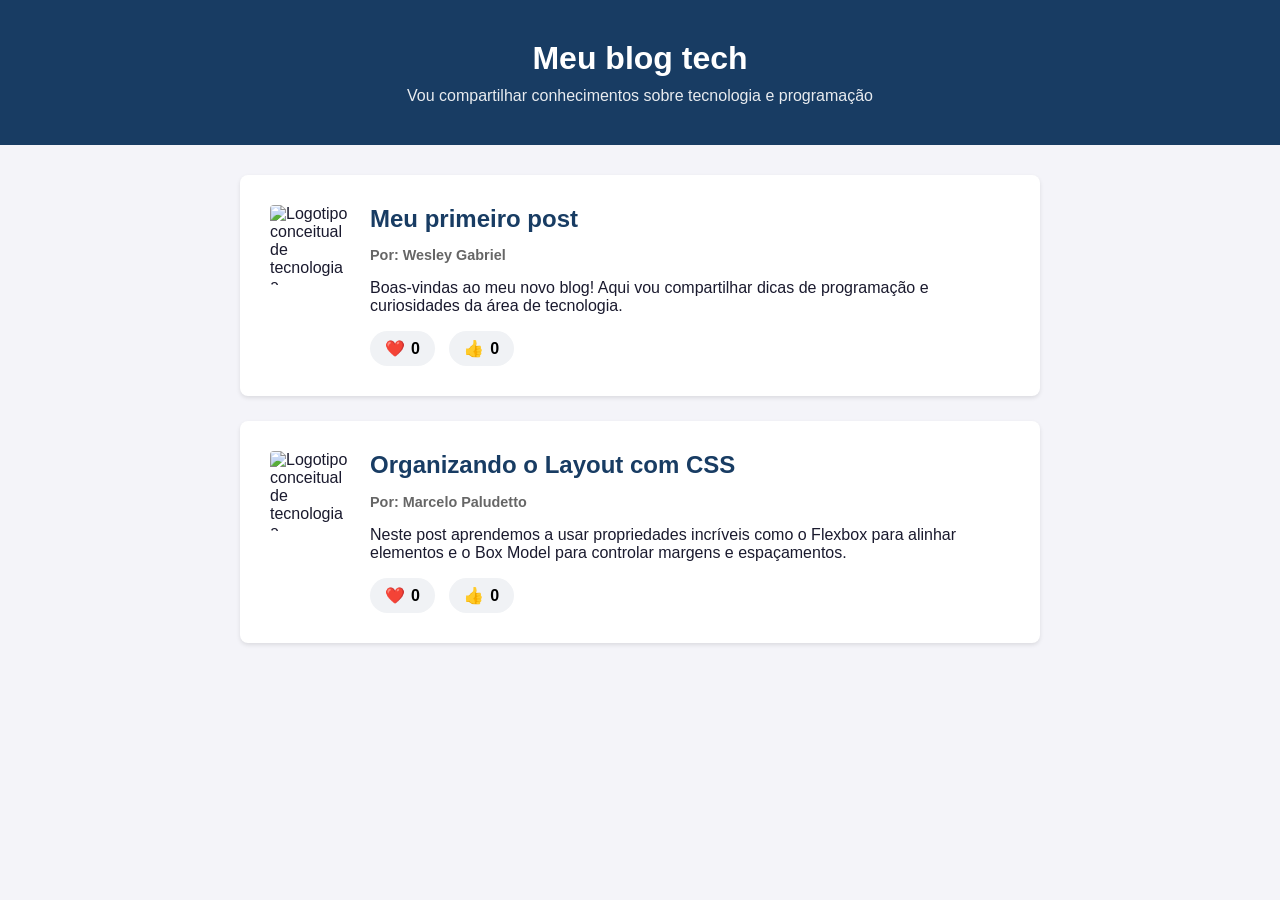
==== tech/index.html @ 7ef7c9ed "tech/CSS" ====
<!DOCTYPE html>
<html lang="pt-br">
<head>
    <meta charset="UTF-8">
    <meta name="viewport" content="width=device-width, initial-scale=1.0">
    <title>Meu Blog Tech</title>
    
    <style>
        /* Estilo geral da página */
        body {
            background-color: #f4f4f9; 
            color: #1a1a2e;            
            font-family: sans-serif;   
            margin: 0;
            padding: 0;
        }

        /* Estilo do Cabeçalho */
        header {
            background-color: #183C63; /* Azul escuro com ótimo contraste */
            color: #FFFFFF;            /* Texto branco */
            text-align: center;        
            padding: 40px 20px;
            margin-bottom: 30px;
        }

        header h1 {
            margin: 0 0 10px 0;
        }

        header p {
            margin: 0;
            opacity: 0.9;
        }

        /* Container principal que limita a largura e centraliza o conteúdo */
        .container {
            max-width: 800px;
            margin: 0 auto; 
            padding: 0 20px 40px 20px;
        }

        /* Estrutura de cada Post (Artigo) */
        article {
            background-color: #ffffff; 
            padding: 30px;
            border-radius: 8px;        
            box-shadow: 0 2px 4px rgba(0,0,0,0.1); 
            display: flex; /* Alinha a imagem ao lado do texto */
            gap: 20px;     /* Espaçamento interno entre imagem e texto */
            margin-bottom: 25px;
        }

        /* Ajuste da imagem do post */
        article img {
            width: 80px;
            height: 80px;
            object-fit: cover;
            border-radius: 4px;
        }

        /* Caixa de texto ao lado da imagem */
        .post-conteudo {
            flex: 1;
        }

        h2 {
            color: #183C63;
            margin-top: 0;
            margin-bottom: 5px;
        }

        /* Estilo para destacar o autor */
        .artigo-autor {
            font-weight: bold;
            color: #666666;
            margin-bottom: 15px;
            font-size: 0.9rem;
        }

        /* Estilo dos Botões de Reação */
        button {
            background: #f0f2f5;
            border: none;
            padding: 8px 15px;
            border-radius: 20px;
            cursor: pointer;
            margin-right: 10px;
            font-size: 1rem;
            transition: all 0.2s;
        }

        button:hover {
            background: #e4e6eb;
        }

        /* Efeito visual ao clicar no botão */
        button:active {
            transform: scale(0.95);
        }

        button span {
            margin-left: 6px;
            font-weight: bold;
        }
    </style>
</head>
<body>

    <header>
        <h1>Meu blog tech</h1>
        <p>Vou compartilhar conhecimentos sobre tecnologia e programação</p>
    </header>

    <main class="container">
        
        <article>
            <img src="imagem-blog.png" alt="Logotipo conceitual de tecnologia e educacao: um livro aberto de onde emerge um cérebro digital brilhante.">
            <div class="post-conteudo">
                <h2>Meu primeiro post</h2>
                <p class="artigo-autor">Por: Wesley Gabriel</p>
                <p>Boas-vindas ao meu novo blog! Aqui vou compartilhar dicas de programação e curiosidades da área de tecnologia.</p>
                <button>❤️<span>0</span></button>
                <button>👍<span>0</span></button>
            </div>
        </article>

        <article>
            <img src="imagem-blog.png" alt="Logotipo conceitual de tecnologia e educacao: um livro aberto de onde emerge um cérebro digital brilhante.">
            <div class="post-conteudo">
                <h2>Organizando o Layout com CSS</h2>
                <p class="artigo-autor">Por: Marcelo Paludetto</p>
                <p>Neste post aprendemos a usar propriedades incríveis como o Flexbox para alinhar elementos e o Box Model para controlar margens e espaçamentos.</p>
                <button>❤️<span>0</span></button>
                <button>👍<span>0</span></button>
            </div>
        </article>

    </main>

    <script>
        // Seleciona todos os botões de reação da página
        const botoes = document.querySelectorAll("button");

        // Passa por cada botão para configurar o clique de forma isolada
        botoes.forEach(function (botao) {
            let curtiu = false; // Cada botão tem seu próprio controle de estado

            botao.addEventListener("click", function botaoClicado() {
                let texto = botao.querySelector("span");

                if (curtiu === false) {
                    texto.textContent++; // Adiciona a curtida
                    curtiu = true;       // Define que o usuário já clicou
                    botao.style.background = "#e2eafc"; // Opcional: muda a cor do botão ativo
                } else {
                    texto.textContent--; // Remove a curtida
                    curtiu = false;      // Reseta o estado
                    botao.style.background = "#f0f2f5"; // Volta à cor padrão
                }
            });
        });
    </script>

</body>
</html>
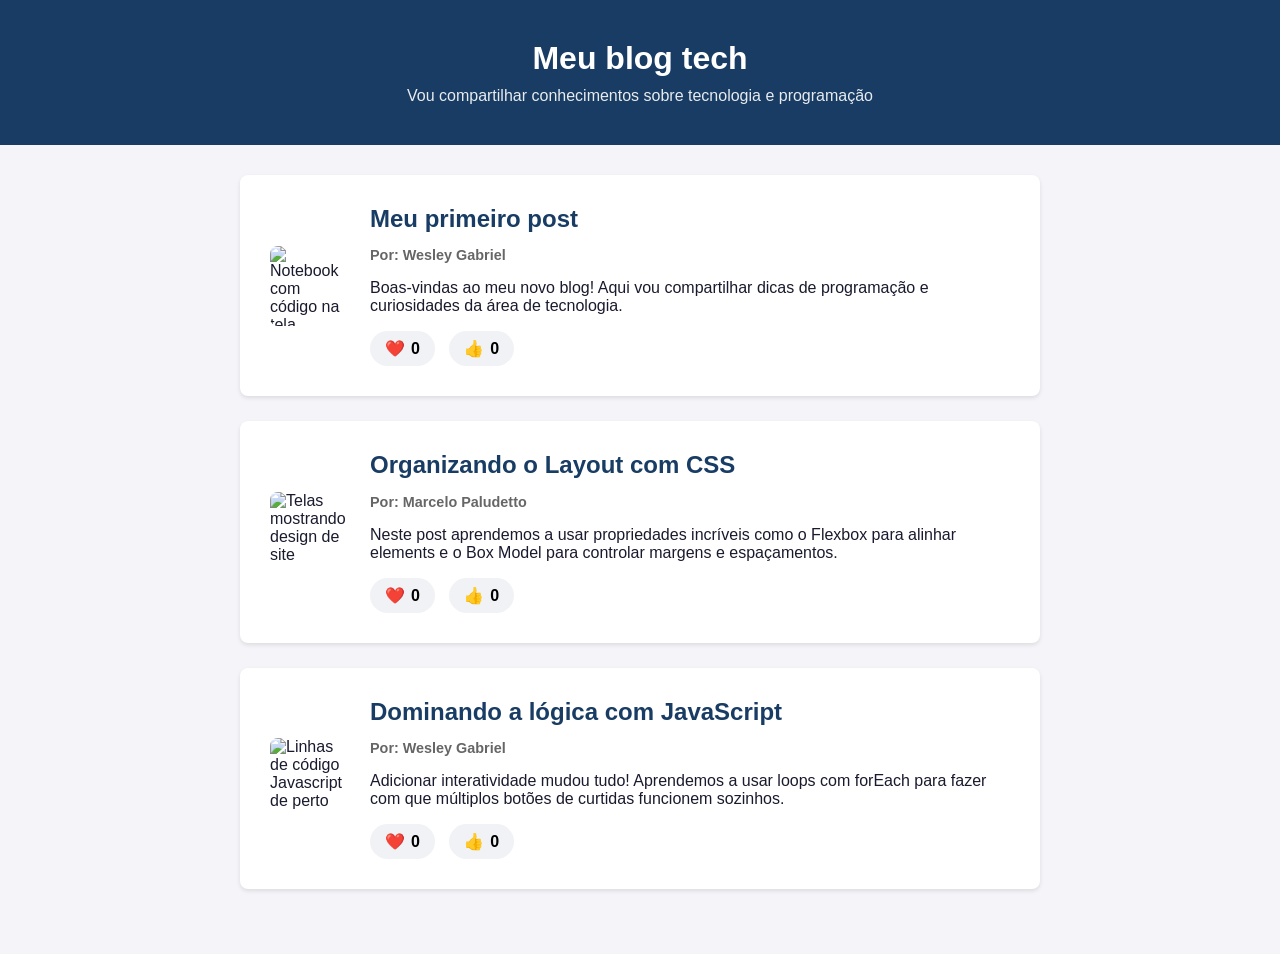
==== commit a183fdbe: "tech/index.html" ====
--- a/tech/index.html
+++ b/tech/index.html
@@ -17,8 +17,8 @@
 
         /* Estilo do Cabeçalho */
         header {
-            background-color: #183C63; /* Azul escuro com ótimo contraste */
-            color: #FFFFFF;            /* Texto branco */
+            background-color: #183C63; 
+            color: #FFFFFF;            
             text-align: center;        
             padding: 40px 20px;
             margin-bottom: 30px;
@@ -49,6 +49,7 @@
             display: flex; /* Alinha a imagem ao lado do texto */
             gap: 20px;     /* Espaçamento interno entre imagem e texto */
             margin-bottom: 25px;
+            align-items: center;
         }
 
         /* Ajuste da imagem do post */
@@ -56,7 +57,7 @@
             width: 80px;
             height: 80px;
             object-fit: cover;
-            border-radius: 4px;
+            border-radius: 8px;
         }
 
         /* Caixa de texto ao lado da imagem */
@@ -115,7 +116,7 @@
     <main class="container">
         
         <article>
-            <img src="imagem-blog.png" alt="Logotipo conceitual de tecnologia e educacao: um livro aberto de onde emerge um cérebro digital brilhante.">
+            <img src="https://images.unsplash.com/photo-1517694712202-14dd9538aa97?w=150" alt="Notebook com código na tela">
             <div class="post-conteudo">
                 <h2>Meu primeiro post</h2>
                 <p class="artigo-autor">Por: Wesley Gabriel</p>
@@ -126,11 +127,22 @@
         </article>
 
         <article>
-            <img src="imagem-blog.png" alt="Logotipo conceitual de tecnologia e educacao: um livro aberto de onde emerge um cérebro digital brilhante.">
+            <img src="https://images.unsplash.com/photo-1507238691740-187a5b1d37b8?w=150" alt="Telas mostrando design de site">
             <div class="post-conteudo">
                 <h2>Organizando o Layout com CSS</h2>
                 <p class="artigo-autor">Por: Marcelo Paludetto</p>
-                <p>Neste post aprendemos a usar propriedades incríveis como o Flexbox para alinhar elementos e o Box Model para controlar margens e espaçamentos.</p>
+                <p>Neste post aprendemos a usar propriedades incríveis como o Flexbox para alinhar elements e o Box Model para controlar margens e espaçamentos.</p>
+                <button>❤️<span>0</span></button>
+                <button>👍<span>0</span></button>
+            </div>
+        </article>
+
+        <article>
+            <img src="https://images.unsplash.com/photo-1555066931-4365d14bab8c?w=150" alt="Linhas de código Javascript de perto">
+            <div class="post-conteudo">
+                <h2>Dominando a lógica com JavaScript</h2>
+                <p class="artigo-autor">Por: Wesley Gabriel</p>
+                <p>Adicionar interatividade mudou tudo! Aprendemos a usar loops com forEach para fazer com que múltiplos botões de curtidas funcionem sozinhos.</p>
                 <button>❤️<span>0</span></button>
                 <button>👍<span>0</span></button>
             </div>
@@ -152,7 +164,7 @@
                 if (curtiu === false) {
                     texto.textContent++; // Adiciona a curtida
                     curtiu = true;       // Define que o usuário já clicou
-                    botao.style.background = "#e2eafc"; // Opcional: muda a cor do botão ativo
+                    botao.style.background = "#e2eafc"; // Muda a cor do botão ativo
                 } else {
                     texto.textContent--; // Remove a curtida
                     curtiu = false;      // Reseta o estado
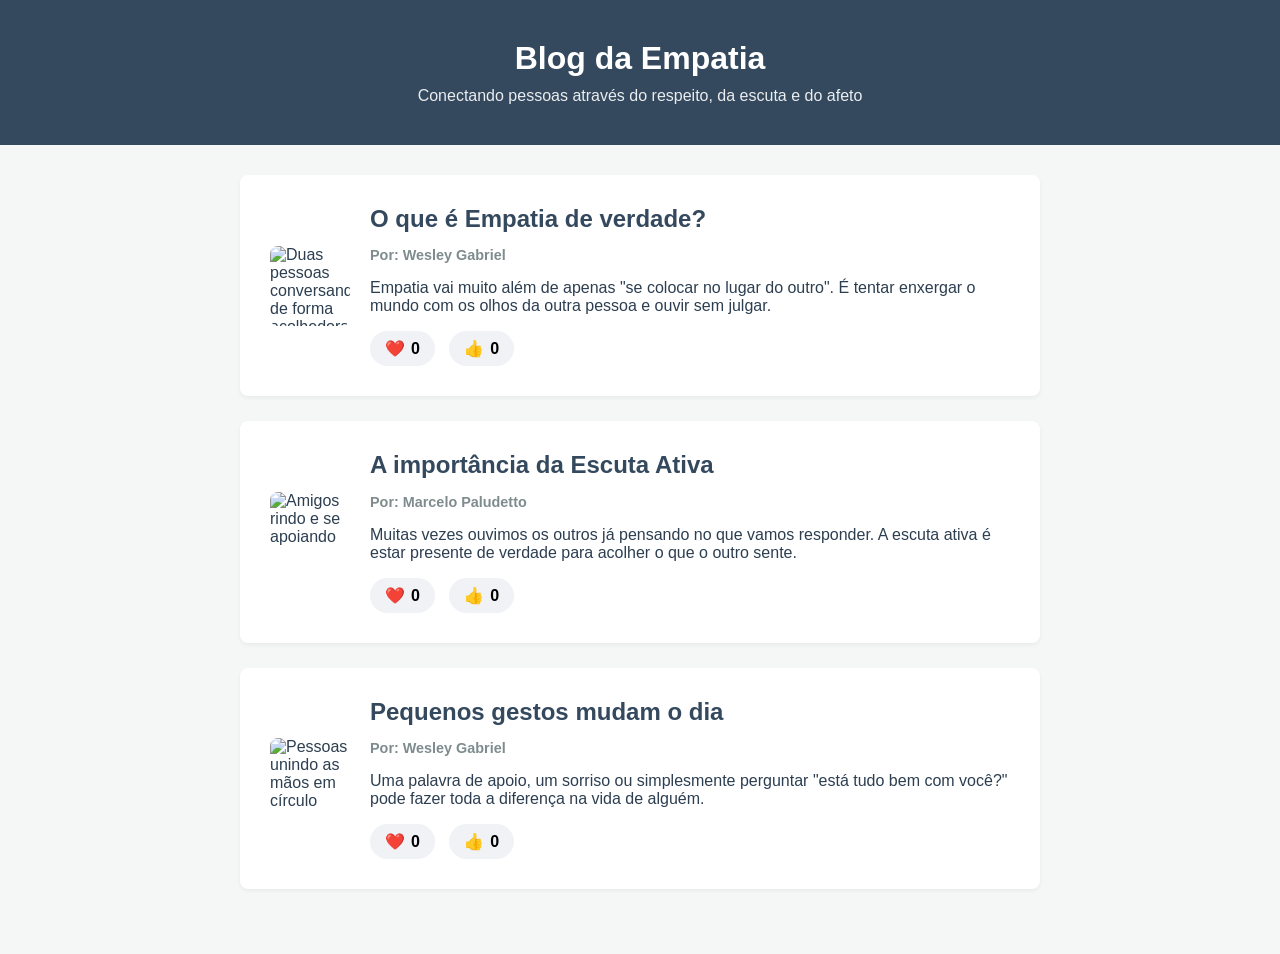
==== commit 47681a70: "tech/index.html" ====
--- a/tech/index.html
+++ b/tech/index.html
@@ -3,13 +3,13 @@
 <head>
     <meta charset="UTF-8">
     <meta name="viewport" content="width=device-width, initial-scale=1.0">
-    <title>Meu Blog Tech</title>
+    <title>Blog da Empatia</title>
     
     <style>
         /* Estilo geral da página */
         body {
-            background-color: #f4f4f9; 
-            color: #1a1a2e;            
+            background-color: #f4f7f6; 
+            color: #2c3e50;            
             font-family: sans-serif;   
             margin: 0;
             padding: 0;
@@ -17,7 +17,7 @@
 
         /* Estilo do Cabeçalho */
         header {
-            background-color: #183C63; 
+            background-color: #34495e; /* Tom elegante e acolhedor */
             color: #FFFFFF;            
             text-align: center;        
             padding: 40px 20px;
@@ -45,7 +45,7 @@
             background-color: #ffffff; 
             padding: 30px;
             border-radius: 8px;        
-            box-shadow: 0 2px 4px rgba(0,0,0,0.1); 
+            box-shadow: 0 2px 4px rgba(0,0,0,0.05); 
             display: flex; /* Alinha a imagem ao lado do texto */
             gap: 20px;     /* Espaçamento interno entre imagem e texto */
             margin-bottom: 25px;
@@ -66,7 +66,7 @@
         }
 
         h2 {
-            color: #183C63;
+            color: #34495e;
             margin-top: 0;
             margin-bottom: 5px;
         }
@@ -74,7 +74,7 @@
         /* Estilo para destacar o autor */
         .artigo-autor {
             font-weight: bold;
-            color: #666666;
+            color: #7f8c8d;
             margin-bottom: 15px;
             font-size: 0.9rem;
         }
@@ -109,40 +109,40 @@
 <body>
 
     <header>
-        <h1>Meu blog tech</h1>
-        <p>Vou compartilhar conhecimentos sobre tecnologia e programação</p>
+        <h1>Blog da Empatia</h1>
+        <p>Conectando pessoas através do respeito, da escuta e do afeto</p>
     </header>
 
     <main class="container">
         
         <article>
-            <img src="https://images.unsplash.com/photo-1517694712202-14dd9538aa97?w=150" alt="Notebook com código na tela">
+            <img src="https://images.unsplash.com/photo-1516627145497-ae6968895b74?w=150" alt="Duas pessoas conversando de forma acolhedora">
             <div class="post-conteudo">
-                <h2>Meu primeiro post</h2>
+                <h2>O que é Empatia de verdade?</h2>
                 <p class="artigo-autor">Por: Wesley Gabriel</p>
-                <p>Boas-vindas ao meu novo blog! Aqui vou compartilhar dicas de programação e curiosidades da área de tecnologia.</p>
+                <p>Empatia vai muito além de apenas "se colocar no lugar do outro". É tentar enxergar o mundo com os olhos da outra pessoa e ouvir sem julgar.</p>
                 <button>❤️<span>0</span></button>
                 <button>👍<span>0</span></button>
             </div>
         </article>
 
         <article>
-            <img src="https://images.unsplash.com/photo-1507238691740-187a5b1d37b8?w=150" alt="Telas mostrando design de site">
+            <img src="https://images.unsplash.com/photo-1543269865-cbf427effbad?w=150" alt="Amigos rindo e se apoiando">
             <div class="post-conteudo">
-                <h2>Organizando o Layout com CSS</h2>
+                <h2>A importância da Escuta Ativa</h2>
                 <p class="artigo-autor">Por: Marcelo Paludetto</p>
-                <p>Neste post aprendemos a usar propriedades incríveis como o Flexbox para alinhar elements e o Box Model para controlar margens e espaçamentos.</p>
+                <p>Muitas vezes ouvimos os outros já pensando no que vamos responder. A escuta ativa é estar presente de verdade para acolher o que o outro sente.</p>
                 <button>❤️<span>0</span></button>
                 <button>👍<span>0</span></button>
             </div>
         </article>
 
         <article>
-            <img src="https://images.unsplash.com/photo-1555066931-4365d14bab8c?w=150" alt="Linhas de código Javascript de perto">
+            <img src="https://images.unsplash.com/photo-1484863137850-59afedd0599d?w=150" alt="Pessoas unindo as mãos em círculo">
             <div class="post-conteudo">
-                <h2>Dominando a lógica com JavaScript</h2>
+                <h2>Pequenos gestos mudam o dia</h2>
                 <p class="artigo-autor">Por: Wesley Gabriel</p>
-                <p>Adicionar interatividade mudou tudo! Aprendemos a usar loops com forEach para fazer com que múltiplos botões de curtidas funcionem sozinhos.</p>
+                <p>Uma palavra de apoio, um sorriso ou simplesmente perguntar "está tudo bem com você?" pode fazer toda a diferença na vida de alguém.</p>
                 <button>❤️<span>0</span></button>
                 <button>👍<span>0</span></button>
             </div>
@@ -164,7 +164,7 @@
                 if (curtiu === false) {
                     texto.textContent++; // Adiciona a curtida
                     curtiu = true;       // Define que o usuário já clicou
-                    botao.style.background = "#e2eafc"; // Muda a cor do botão ativo
+                    botao.style.background = "#fcd5ce"; // Muda a cor do botão ativo para um tom acolhedor
                 } else {
                     texto.textContent--; // Remove a curtida
                     curtiu = false;      // Reseta o estado
